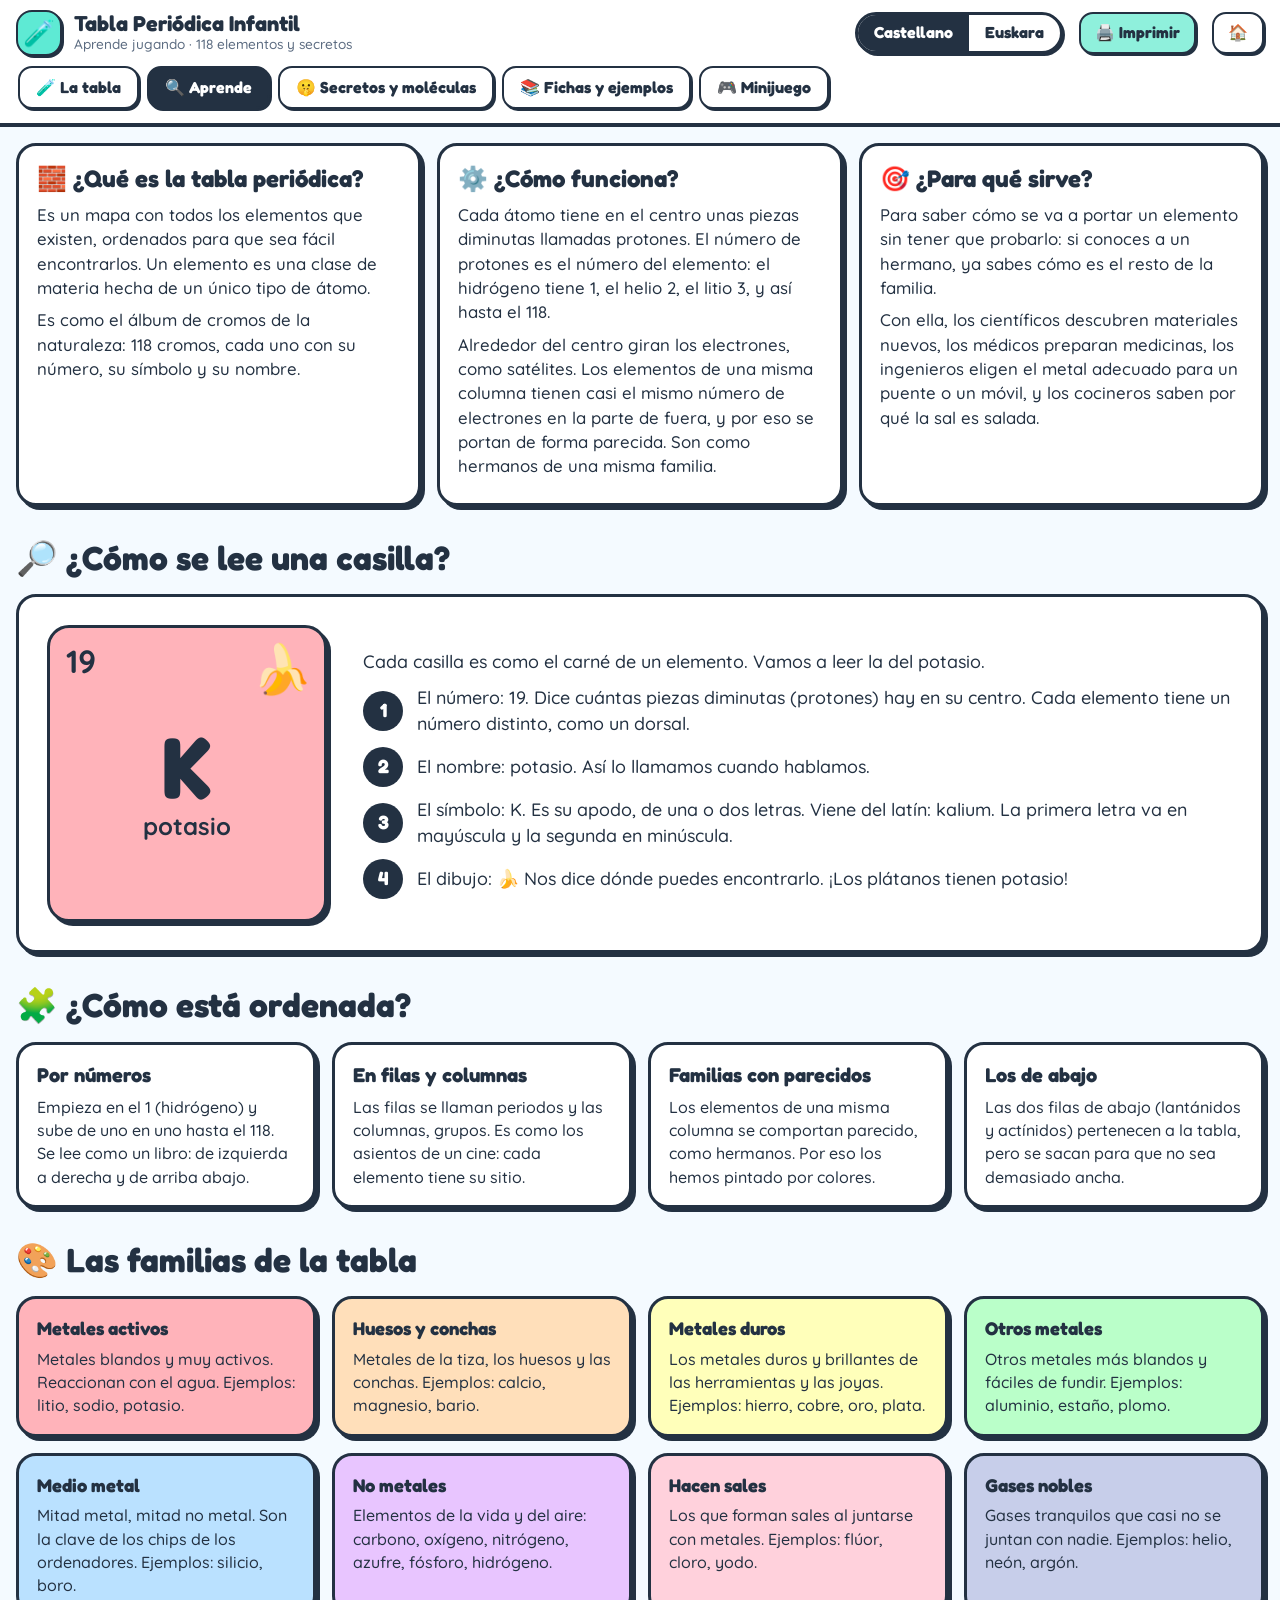
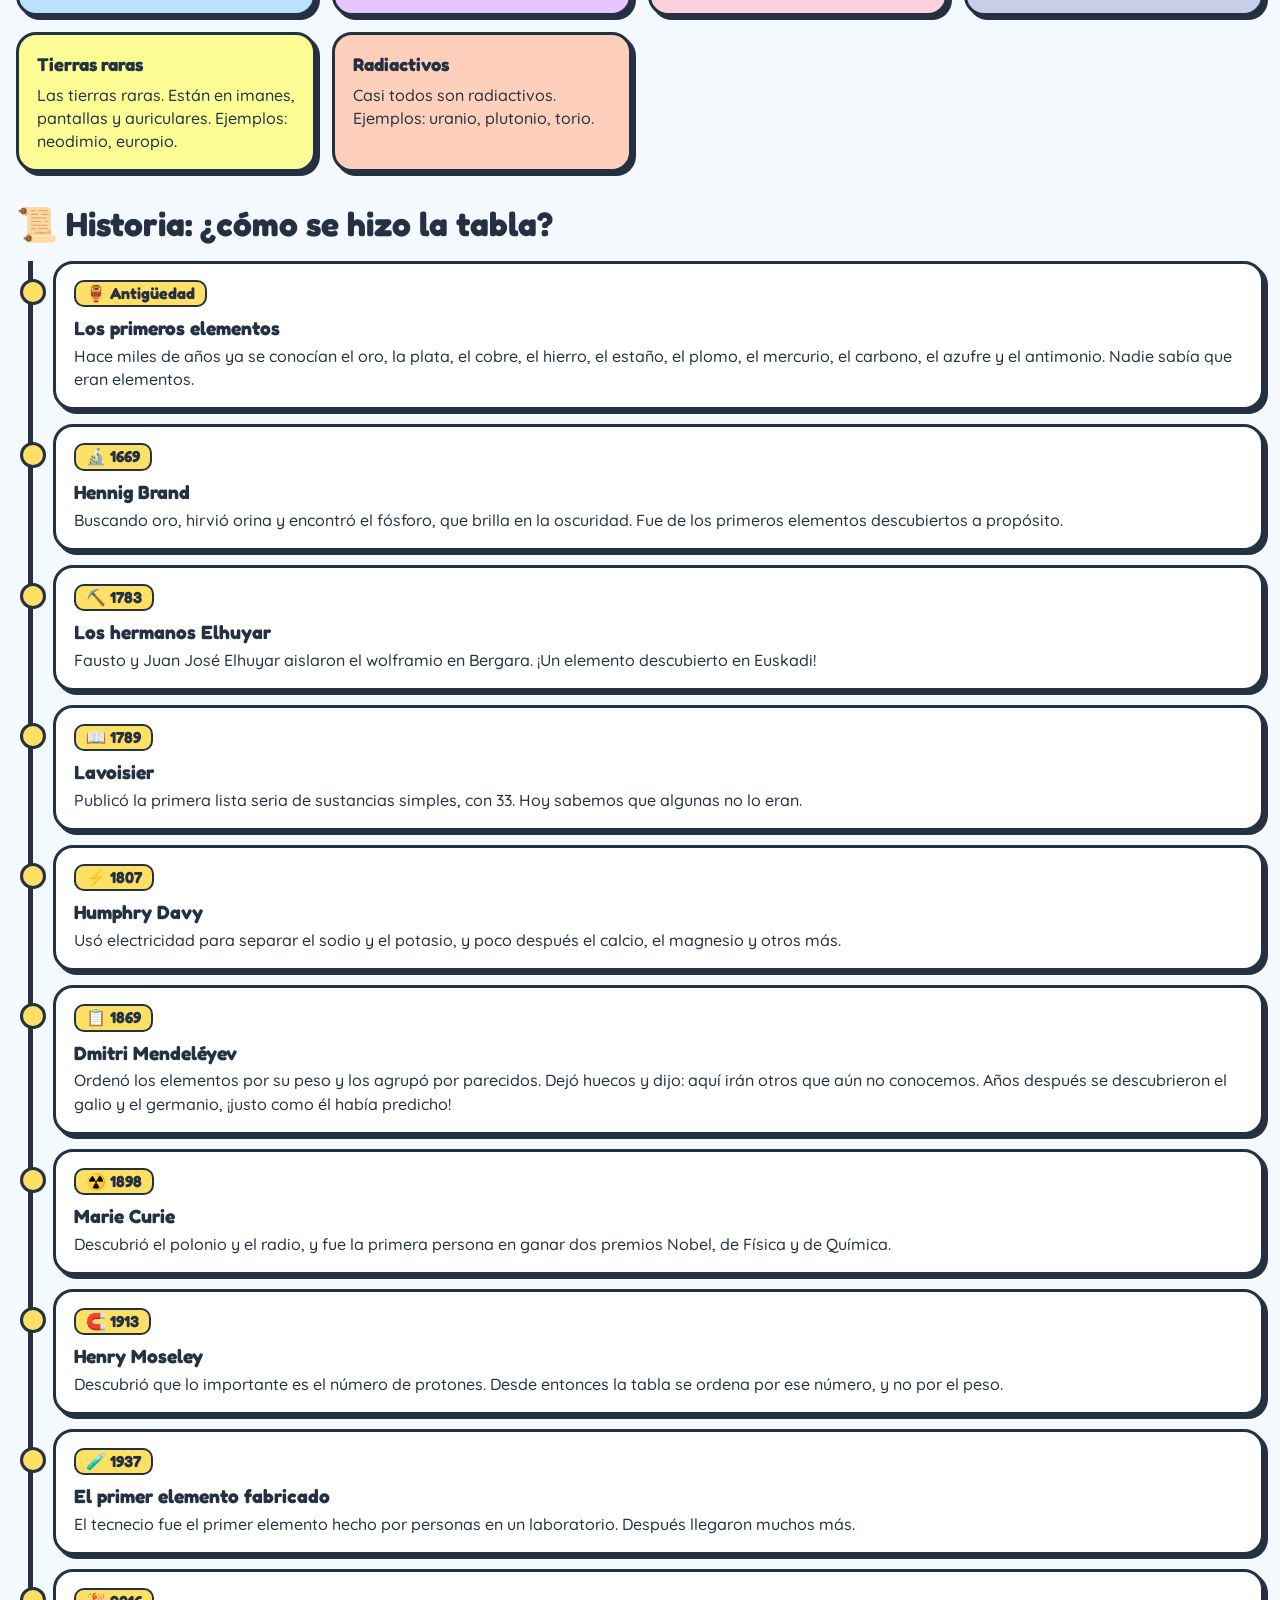
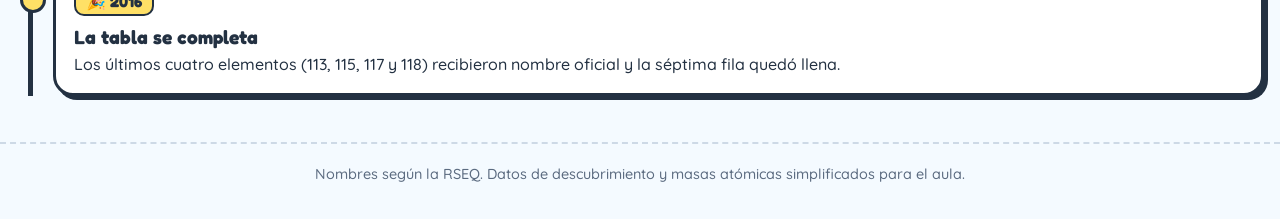
==== es/aprende.html @ 5d47e3de "feat: add bilingual kids periodic table site Co-Authored-By: Claude Sonnet 5.5 <noreply@anthropic.co" ====
<!doctype html>
<html lang="es">
<head>
<meta charset="utf-8">
<meta name="viewport" content="width=device-width, initial-scale=1, viewport-fit=cover">
<meta name="theme-color" content="#f4faff">
<title>Tabla periódica · Taula periodikoa</title>
<link rel="icon" href="../assets/icon.svg" type="image/svg+xml">
<link rel="manifest" href="../manifest.webmanifest">
<link rel="stylesheet" href="../assets/css/site.css">
</head>
<body data-lang="es" data-page="aprende">
<noscript>Necesita JavaScript / JavaScript behar du.</noscript>
<script src="../assets/js/data.js"></script>
<script src="../assets/js/content.js"></script>
<script src="../assets/js/ui.js"></script>
<script src="../assets/js/facts.js"></script>
<script src="../assets/js/rich.js"></script>
<script src="../assets/js/molecules.js"></script>
<script src="../assets/js/learn.js"></script>
<script src="../assets/js/site.js"></script>
</body>
</html>
---- assets/css/site.css ----
@font-face{font-family:"Fredoka";font-weight:400;font-display:swap;src:url(../fonts/fredoka-1.ttf) format("truetype")}
@font-face{font-family:"Fredoka";font-weight:600;font-display:swap;src:url(../fonts/fredoka-2.ttf) format("truetype")}
@font-face{font-family:"Fredoka";font-weight:700;font-display:swap;src:url(../fonts/fredoka-3.ttf) format("truetype")}
@font-face{font-family:"Quicksand";font-weight:500;font-display:swap;src:url(../fonts/quicksand-1.ttf) format("truetype")}
@font-face{font-family:"Quicksand";font-weight:700;font-display:swap;src:url(../fonts/quicksand-2.ttf) format("truetype")}

:root{
  --ink:#233142; --bg:#f4faff; --muted:#5b6b80; --teal:#0eb194; --sun:#ffe066;
  --alk:#ffb3ba; --alke:#ffdfba; --tra:#ffffba; --pos:#baffc9; --met:#bae1ff;
  --non:#e8c5ff; --hal:#ffd1dc; --nob:#c7ceea; --lan:#fdfd96; --act:#fed0bb;
}
*{box-sizing:border-box;-webkit-tap-highlight-color:transparent}
html{scroll-behavior:smooth}
body{margin:0;background:var(--bg);color:var(--ink);font-family:"Quicksand","Fredoka",system-ui,sans-serif;font-weight:500;line-height:1.45}
h1,h2,h3,.fun{font-family:"Fredoka","Quicksand",sans-serif;font-weight:700}
button{font:inherit;color:inherit}
a{color:inherit}
.hidden{display:none!important}

/* ---------- header ---------- */
.top{position:sticky;top:0;z-index:40;background:#fffffff2;backdrop-filter:blur(8px);border-bottom:4px solid var(--ink);padding:10px 16px 8px}
.top .row{max-width:1400px;margin:0 auto;display:flex;flex-wrap:wrap;align-items:center;gap:10px 16px}
.brand{display:flex;align-items:center;gap:12px;text-decoration:none;margin-right:auto}
.logo{width:46px;height:46px;border:2px solid var(--ink);border-radius:16px;background:#5eead4;display:grid;place-items:center;font-size:1.6rem;box-shadow:2px 2px 0 var(--ink)}
.brand h1{margin:0;font-size:1.35rem;line-height:1.05}
.brand small{display:block;color:var(--muted);font-weight:500;font-size:.85rem}
.seg{display:inline-flex;border:3px solid var(--ink);border-radius:999px;overflow:hidden;background:#fff;box-shadow:2px 2px 0 var(--ink)}
.seg a{padding:6px 16px;font-weight:700;text-decoration:none;font-family:"Fredoka",sans-serif}
.seg a.on{background:var(--ink);color:#fff}
.btn{display:inline-flex;align-items:center;gap:6px;border:2px solid var(--ink);border-radius:14px;background:#fff;padding:7px 14px;font-weight:700;cursor:pointer;text-decoration:none;box-shadow:2px 2px 0 var(--ink);transition:transform .1s,box-shadow .1s;font-family:"Fredoka",sans-serif}
.btn:active{transform:translate(2px,2px);box-shadow:0 0 0 var(--ink)}
.btn.y{background:#ffe066}.btn.t{background:#8ff0dc}.btn.p{background:#ffc2e4}.btn.d{background:var(--ink);color:#fff}
.tabs{max-width:1400px;margin:8px auto 0;display:flex;gap:8px;overflow-x:auto;padding:2px 2px 6px}
.tabs a{flex:none;border:2px solid var(--ink);border-radius:14px;padding:8px 16px;font-weight:700;text-decoration:none;background:#fff;box-shadow:2px 2px 0 var(--ink);white-space:nowrap;font-family:"Fredoka",sans-serif}
.tabs a[aria-current=page]{background:var(--ink);color:#fff}
main{max-width:1400px;margin:0 auto;padding:16px}
footer.foot{text-align:center;color:var(--muted);font-size:.9rem;padding:20px 16px 34px;border-top:2px dashed #cdd9e6;margin-top:30px}

/* ---------- cards ---------- */
.fun-card{background:#fff;border:3px solid var(--ink);border-radius:20px;box-shadow:4px 4px 0 var(--ink);padding:16px 18px}
h2.sec{font-size:clamp(1.5rem,3.2vw,2.1rem);margin:28px 0 12px;display:flex;align-items:center;gap:10px}
h2.sec:first-child{margin-top:6px}
p.lead{font-size:1.12rem;margin:0 0 10px}
.cards{display:grid;grid-template-columns:repeat(auto-fill,minmax(min(100%,290px),1fr));gap:16px}
.card h3{margin:0 0 6px;font-size:1.25rem;display:flex;gap:8px;align-items:center}
.card p{margin:0}
.card .em{font-size:2rem}
.yr{display:inline-block;background:var(--sun);border:2px solid var(--ink);border-radius:10px;padding:0 10px;font-weight:700;font-family:"Fredoka",sans-serif;margin-bottom:6px}
.cat-alk{--c:var(--alk)}.cat-alke{--c:var(--alke)}.cat-tra{--c:var(--tra)}.cat-pos{--c:var(--pos)}.cat-met{--c:var(--met)}
.cat-non{--c:var(--non)}.cat-hal{--c:var(--hal)}.cat-nob{--c:var(--nob)}.cat-lan{--c:var(--lan)}.cat-act{--c:var(--act)}

/* ---------- search + filters ---------- */
.searchbar{display:flex;gap:12px;align-items:center;flex-wrap:wrap}
.searchbar input{flex:1 1 280px;min-width:0;border:3px solid var(--ink);border-radius:16px;padding:12px 16px;font:inherit;font-weight:700;background:#fff;box-shadow:2px 2px 0 var(--ink)}
.searchbar input:focus{outline:3px solid var(--teal)}
.fams{display:grid;grid-template-columns:repeat(auto-fill,minmax(230px,1fr));gap:8px;margin-top:10px}
.chip{display:flex;align-items:center;gap:8px;border:2px solid var(--ink);border-radius:12px;background:var(--c,#fff);padding:6px 10px;font-weight:700;cursor:pointer;text-align:left;font-size:.92rem;line-height:1.15}
.chip i{flex:none;width:16px;height:16px;border-radius:50%;border:2px solid var(--ink);background:#fff}
.chip.on i{background:var(--ink)}
.chip.off{opacity:.4}

/* ---------- periodic table ---------- */
.tbl-wrap{overflow-x:auto;padding:6px 4px 14px}
.tbl{container-type:inline-size;min-width:900px}
.grid{--u:calc(100cqw/18);display:grid;grid-template-columns:repeat(18,1fr);gap:calc(var(--u)*.05);grid-template-rows:repeat(7,auto) calc(var(--u)*.3) repeat(2,auto)}
.cell{position:relative;aspect-ratio:1/1.06;min-width:0;display:flex;flex-direction:column;align-items:center;justify-content:center;background:var(--c);
  border:2px solid var(--ink);border-radius:calc(var(--u)*.14);box-shadow:2px 2px 0 var(--ink);cursor:pointer;padding:0;transition:transform .12s}
.cell:hover,.cell:focus-visible{transform:scale(1.18) translateY(-3px);z-index:20;box-shadow:0 8px 16px #0003,3px 3px 0 var(--ink);outline:0}
.cell.act{outline:4px solid var(--teal);outline-offset:2px;transform:scale(1.18);z-index:25}
.cell.dim{opacity:.2;filter:grayscale(50%)}
.cell .n{position:absolute;top:4%;left:9%;font-size:calc(var(--u)*.2);font-weight:700}
.cell .e{position:absolute;top:2%;right:6%;font-size:calc(var(--u)*.3);line-height:1.1}
.cell .s{font-family:"Fredoka",sans-serif;font-size:calc(var(--u)*.44);font-weight:700;line-height:1;margin-top:calc(var(--u)*.1)}
.cell .nm{font-size:calc(var(--u)*.155);font-weight:700;line-height:1;max-width:96%;overflow:hidden;white-space:nowrap;letter-spacing:-.02em}
.ph{aspect-ratio:1/1.06;display:flex;flex-direction:column;align-items:center;justify-content:center;text-align:center;background:var(--c);border:2px dashed var(--ink);
  border-radius:calc(var(--u)*.14);font-size:calc(var(--u)*.155);font-weight:700;line-height:1.1;overflow:hidden;min-width:0}
.keybox{grid-row:1/4;grid-column:3/8;display:flex;gap:calc(var(--u)*.2);align-items:center;background:#fff;border:3px solid var(--ink);border-radius:20px;box-shadow:4px 4px 0 var(--ink);padding:calc(var(--u)*.15)}
.keybox .mini{flex:none;width:calc(var(--u)*1.35);aspect-ratio:1/1.06;position:relative;background:var(--alk);border:2px solid var(--ink);border-radius:calc(var(--u)*.14);display:flex;flex-direction:column;align-items:center;justify-content:center;box-shadow:2px 2px 0 var(--ink)}
.keybox .mini .n{position:absolute;top:4%;left:8%;font-size:calc(var(--u)*.26);font-weight:700}
.keybox .mini .e{position:absolute;top:0;right:5%;font-size:calc(var(--u)*.4)}
.keybox .mini .s{font-family:"Fredoka",sans-serif;font-size:calc(var(--u)*.6);font-weight:700;line-height:1;margin-top:calc(var(--u)*.16)}
.keybox .mini .nm{font-size:calc(var(--u)*.21);font-weight:700}
.keybox h3{margin:0 0 calc(var(--u)*.05);font-size:calc(var(--u)*.27)}
.keybox ol{margin:0;padding:0;list-style:none;font-size:calc(var(--u)*.21);font-weight:700;line-height:1.3}
.keybox ol b{display:inline-grid;place-items:center;width:1.4em;height:1.4em;border-radius:50%;background:var(--ink);color:#fff;margin-right:.4em;font-size:.85em}
.hello{grid-row:1/4;grid-column:8/13;display:flex;align-items:center;justify-content:center;text-align:center;font-family:"Fredoka",sans-serif;font-weight:700;font-size:calc(var(--u)*.3);gap:calc(var(--u)*.2);padding:calc(var(--u)*.1)}
.hello span.big{font-size:calc(var(--u)*1.1)}

/* ---------- detail panel ---------- */
.detail{display:grid;grid-template-columns:auto 1fr;gap:22px;align-items:center;margin-top:16px;background:var(--c,#fff)}
.detail .badge{background:#fff;border:3px solid var(--ink);border-radius:18px;padding:8px 18px;text-align:center;box-shadow:3px 3px 0 var(--ink);min-width:120px}
.detail .badge .num{font-weight:700}
.detail .badge .sym{font-family:"Fredoka",sans-serif;font-size:3.6rem;line-height:1;font-weight:700}
.detail .badge .emo{font-size:2.4rem;line-height:1.1}
.detail h2{margin:0;font-size:2rem}
.detail .fam{display:inline-block;background:#fff;border:2px solid var(--ink);border-radius:999px;padding:1px 12px;font-weight:700;font-size:.85rem;margin-bottom:4px}
.detail .hint{font-size:1.25rem;margin:4px 0 10px}
.detail .acts{display:flex;gap:10px;flex-wrap:wrap}
@media (max-width:640px){.detail{grid-template-columns:1fr;text-align:center}.detail .acts{justify-content:center}}

/* ---------- learn page ---------- */
.two{display:grid;grid-template-columns:repeat(auto-fit,minmax(min(100%,320px),1fr));gap:16px}
.two .fun-card h2{margin:0 0 6px;font-size:1.5rem}
.two .fun-card p{margin:0 0 8px;font-size:1.05rem}
.steps{list-style:none;padding:0;margin:0;display:grid;gap:10px}
.steps li{display:flex;gap:14px;align-items:center;font-size:1.12rem}
.steps b{flex:none;width:40px;height:40px;border-radius:50%;background:var(--ink);color:#fff;display:grid;place-items:center;font-family:"Fredoka",sans-serif;font-size:1.2rem}
.readbox{display:grid;grid-template-columns:minmax(200px,300px) 1fr;gap:26px;align-items:center}
.ex{position:relative;background:var(--alk);border:3px solid var(--ink);border-radius:22px;aspect-ratio:1/1.06;max-width:280px;margin:12px auto;display:flex;flex-direction:column;align-items:center;justify-content:center;box-shadow:4px 4px 0 var(--ink)}
.ex .n{position:absolute;top:10px;left:16px;font-size:2rem;font-weight:700}
.ex .e{position:absolute;top:6px;right:12px;font-size:3rem}
.ex .s{font-family:"Fredoka",sans-serif;font-size:5.4rem;font-weight:700;line-height:1;margin-top:1.2rem}
.ex .nm{font-size:1.5rem;font-weight:700}
@media (max-width:700px){.readbox{grid-template-columns:1fr}}
.time{position:relative;display:grid;gap:14px;padding-left:20px;border-left:5px solid var(--ink);margin-left:12px}
.time .it{position:relative}
.time .it::before{content:"";position:absolute;left:-33px;top:18px;width:20px;height:20px;border-radius:50%;background:var(--sun);border:3px solid var(--ink)}
.time .it h3{margin:2px 0 2px;font-size:1.2rem}
.fam-card{background:var(--c)}
.fam-card h3{font-size:1.15rem}

/* ---------- molecules ---------- */
.mol{display:flex;gap:6px;align-items:center;margin:8px 0;flex-wrap:wrap}
.atom{position:relative;width:46px;height:46px;border-radius:50%;border:3px solid var(--ink);display:grid;place-items:center;font-weight:700;font-size:1.05rem;background:var(--cpk,#ddd);color:var(--tx,var(--ink));font-family:"Fredoka",sans-serif}
.atom b{position:absolute;right:-8px;bottom:-8px;background:var(--ink);color:#fff;border-radius:99px;font-size:.72rem;padding:0 6px}
.formula{font-size:1.5rem;font-weight:700;font-family:"Fredoka",sans-serif;margin-left:6px}
.molcard{background:var(--bgc)}
.molcard .top2{display:flex;justify-content:space-between;align-items:center}
.molcard .em{font-size:2.4rem}
.bars{display:grid;gap:10px}
.bar-row{display:grid;grid-template-columns:160px 1fr 56px;gap:10px;align-items:center;font-weight:700}
.bar-row .track{height:28px;background:#fff;border:3px solid var(--ink);border-radius:999px;overflow:hidden}
.bar-row .fill{height:100%;background:var(--c);border-right:3px solid var(--ink)}
@media (max-width:560px){.bar-row{grid-template-columns:110px 1fr 46px}}
.scene .it{display:flex;gap:10px;align-items:center;margin-top:10px;line-height:1.25}
.scene .it .em{font-size:2rem}

/* ---------- fichas ---------- */
.fichas{display:grid;grid-template-columns:repeat(auto-fill,minmax(min(100%,260px),1fr));gap:12px}
.ficha{display:flex;gap:12px;align-items:center;background:var(--c);border:3px solid var(--ink);border-radius:18px;box-shadow:3px 3px 0 var(--ink);padding:10px 14px;text-decoration:none;transition:transform .1s}
.ficha:hover{transform:translateY(-3px)}
.ficha .em{font-size:2.2rem}
.ficha .hd{font-family:"Fredoka",sans-serif;font-weight:700;font-size:1.1rem;line-height:1.1}
.ficha p{margin:2px 0 0;font-size:.85rem;line-height:1.25}

/* ---------- element page ---------- */
.hero{display:grid;grid-template-columns:auto 1fr;gap:26px;align-items:center;background:var(--c)}
.hero .emo{font-size:clamp(6rem,15vw,10rem);line-height:1}
.hero .sym{font-family:"Fredoka",sans-serif;font-size:clamp(4rem,9vw,6.5rem);line-height:.95;font-weight:700}
.hero h1{margin:0;font-size:clamp(2rem,6vw,3.4rem);line-height:1.05}
.hero .num{display:inline-block;background:#fff;border:3px solid var(--ink);border-radius:999px;padding:0 16px;font-weight:700;font-family:"Fredoka",sans-serif;font-size:1.2rem}
.hero .hint{font-size:1.35rem;margin:8px 0 12px}
@media (max-width:620px){.hero{grid-template-columns:1fr;text-align:center}}
.facts{display:grid;grid-template-columns:repeat(auto-fill,minmax(min(100%,200px),1fr));gap:12px}
.fact{background:#fff;border:3px solid var(--ink);border-radius:16px;box-shadow:3px 3px 0 var(--ink);padding:10px 14px}
.fact small{display:block;color:var(--muted);font-weight:700;font-size:.8rem;text-transform:uppercase;letter-spacing:.04em}
.fact b{font-family:"Fredoka",sans-serif;font-size:1.3rem;line-height:1.2}
.uses{display:grid;grid-template-columns:repeat(auto-fit,minmax(min(100%,230px),1fr));gap:14px}
.use{display:flex;gap:12px;align-items:center;background:#fff;border:3px solid var(--ink);border-radius:18px;box-shadow:3px 3px 0 var(--ink);padding:12px 14px;font-size:1.08rem}
.use .em{font-size:2.4rem}
.curio{background:#fff8d6;display:flex;gap:14px;align-items:center;font-size:1.2rem}
.curio .em{font-size:2.6rem}
.minipt{display:grid;grid-template-columns:repeat(18,1fr);gap:3px;max-width:640px}
.minipt a{aspect-ratio:1;background:var(--c);border:1.5px solid var(--ink);border-radius:4px;display:grid;place-items:center;font-size:.55rem;font-weight:700;text-decoration:none;min-width:0}
.minipt a.me{outline:3px solid var(--teal);transform:scale(1.5);z-index:2;background:var(--sun);border-width:2px}
.minipt i{display:block}
.nav2{display:flex;justify-content:space-between;gap:10px;flex-wrap:wrap;margin-top:22px}

/* ---------- quiz ---------- */
.quiz{text-align:center;max-width:820px;margin:0 auto}
.quiz .score{font-family:"Fredoka",sans-serif;font-size:1.3rem}
.quiz .bigem{font-size:clamp(4.5rem,14vw,8rem);line-height:1}
.quiz .q{font-family:"Fredoka",sans-serif;font-size:clamp(1.4rem,3.4vw,2rem);margin:6px 0}
.quiz .hintq{font-size:1.3rem;margin:4px auto 16px}
.opts{display:flex;gap:14px;flex-wrap:wrap;justify-content:center}
.opt{min-width:150px;min-height:96px;border:3px solid var(--ink);border-radius:20px;background:var(--c,#fff);cursor:pointer;font-size:1.15rem;font-weight:700;padding:8px 16px;box-shadow:4px 4px 0 var(--ink)}
.opt .sy{display:block;font-family:"Fredoka",sans-serif;font-size:2.4rem;line-height:1}
.opt:active{transform:translate(3px,3px);box-shadow:none}
.opt.ok{background:#7be08a}
.opt.no{animation:shake .35s;background:#ffb3b3}
@keyframes shake{25%{transform:translateX(-8px)}75%{transform:translateX(8px)}}
.feedback{min-height:3em;font-size:1.3rem;font-weight:700;margin-top:14px}
.confetti{position:fixed;inset:0;pointer-events:none;z-index:60;overflow:hidden}
.confetti span{position:absolute;top:-30px;font-size:2rem;animation:fall 1.6s ease-in forwards}
@keyframes fall{to{transform:translateY(110vh) rotate(540deg)}}

/* ---------- downloads ---------- */
.dl{display:grid;grid-template-columns:repeat(auto-fit,minmax(min(100%,300px),1fr));gap:16px}
.dl a{display:block;text-decoration:none}
.dl img{width:100%;height:auto;border:2px solid var(--ink);border-radius:12px;display:block}
.dl span{display:block;margin-top:8px;font-family:"Fredoka",sans-serif;font-weight:700}

/* ---------- landing ---------- */
.home{min-height:100vh;display:grid;place-items:center;padding:20px;text-align:center}
.home h1{font-size:clamp(2.2rem,6vw,4rem);margin:0;line-height:1.05}
.home p{font-size:1.3rem;margin:8px 0 22px}
.langs{display:grid;grid-template-columns:repeat(auto-fit,minmax(min(100%,300px),1fr));gap:20px;max-width:900px;margin:0 auto}
.lc h2{margin:0 0 10px;font-size:2rem}
.lc a{display:flex;align-items:center;gap:12px;min-height:60px;margin:10px 0;padding:0 16px;border:3px solid var(--ink);border-radius:16px;background:var(--c);text-decoration:none;font-weight:700;font-size:1.25rem;box-shadow:3px 3px 0 var(--ink);font-family:"Fredoka",sans-serif}
.lc a:active{transform:translate(3px,3px);box-shadow:none}

/* ---------- print ---------- */
@media print{
  .top,.searchbar,.fams,.acts,.foot,.nav2,.dl,.quiz{display:none!important}
  body{background:#fff;-webkit-print-color-adjust:exact;print-color-adjust:exact}
  .tbl-wrap{overflow:visible}.tbl{min-width:0}
  .fun-card,.ficha,.fact,.use{box-shadow:none;break-inside:avoid}
  .cell:hover{transform:none}
  @page{size:A4 landscape;margin:8mm}
}
.cell .nm.l{font-size:calc(var(--u)*.125)}
.detail h2::first-letter,.hero h1::first-letter,.ficha .hd::first-letter{text-transform:uppercase}
.dl{align-items:start}
.ex{width:100%}

/* full-width table page */
body[data-page=tabla] main{max-width:none;padding:12px 14px}
body[data-page=tabla] .top .row,body[data-page=tabla] .tabs{max-width:none}
body[data-page=tabla] .tbl{min-width:900px}

/* element modal */
.modal{position:fixed;inset:0;z-index:100;background:#233142b3;display:none;align-items:center;justify-content:center;padding:14px;overflow:auto}
.modal.open{display:flex}
.mbox{position:relative;width:min(1040px,100%);max-height:100%;overflow:auto;background:var(--c,#fff);border:4px solid var(--ink);border-radius:28px;box-shadow:8px 8px 0 var(--ink);
  padding:clamp(16px,3vw,32px);display:grid;grid-template-columns:minmax(200px,300px) 1fr;gap:clamp(14px,3vw,34px);align-items:center;animation:pop .18s ease-out}
@keyframes pop{from{transform:scale(.9);opacity:0}}
.mx{position:absolute;top:12px;right:14px;padding:4px 12px}
.mleft{text-align:center;background:#fff;border:3px solid var(--ink);border-radius:22px;box-shadow:4px 4px 0 var(--ink);padding:12px 10px}
.mnum{font-family:"Fredoka",sans-serif;font-weight:700;font-size:1.3rem}
.memo{font-size:clamp(5rem,12vw,8rem);line-height:1.05}
.msym{font-family:"Fredoka",sans-serif;font-weight:700;font-size:clamp(3.4rem,8vw,5.5rem);line-height:1}
.mright h2{margin:4px 0 2px;font-size:clamp(2rem,5vw,3.2rem);line-height:1.05}
.mright h2::first-letter{text-transform:uppercase}
.mfam{display:inline-block;background:#fff;border:2px solid var(--ink);border-radius:999px;padding:1px 12px;font-weight:700;font-size:.9rem;margin-right:40px}
.mhint{font-size:clamp(1.15rem,2.6vw,1.6rem);margin:6px 0 12px;line-height:1.3}
.mfacts{display:grid;grid-template-columns:repeat(auto-fit,minmax(130px,1fr));gap:8px;margin-bottom:12px}
.mfacts span{background:#fff;border:2px solid var(--ink);border-radius:12px;padding:6px 10px}
.mfacts small{display:block;color:var(--muted);font-weight:700;font-size:.7rem;text-transform:uppercase}
.mfacts b{font-family:"Fredoka",sans-serif;font-size:1.1rem}
.muses{display:grid;gap:6px;margin-bottom:10px}
.muses span{display:flex;gap:10px;align-items:center;background:#ffffffcc;border:2px solid var(--ink);border-radius:12px;padding:5px 10px;font-weight:700}
.muses i{font-style:normal;font-size:1.7rem}
.mcur{margin:0 0 12px;font-size:1.02rem}
.macts{display:flex;gap:8px;flex-wrap:wrap}
@media (max-width:700px){.mbox{grid-template-columns:1fr;text-align:center}.mleft{display:flex;gap:10px;align-items:center;justify-content:center;flex-wrap:wrap}.memo{font-size:4.5rem}.msym{font-size:3.4rem}.macts{justify-content:center}.mfam{margin-right:0}}
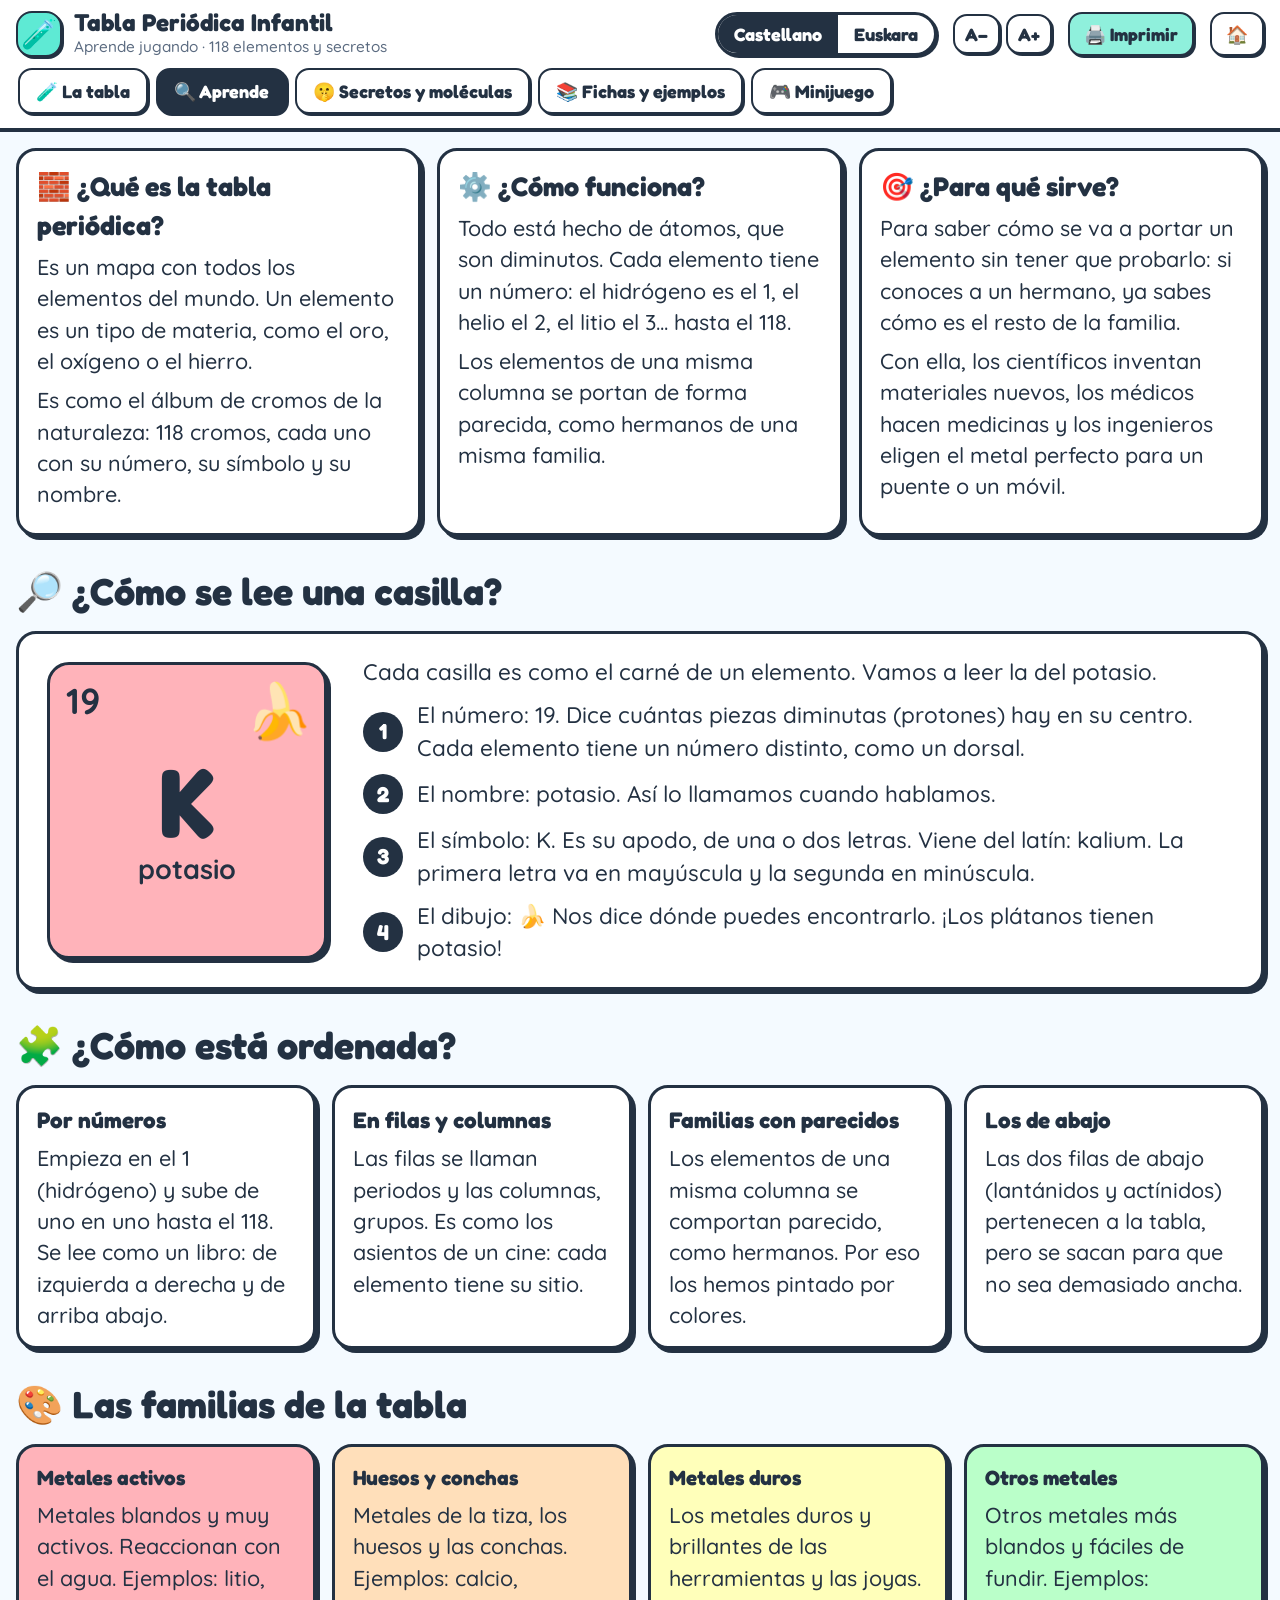
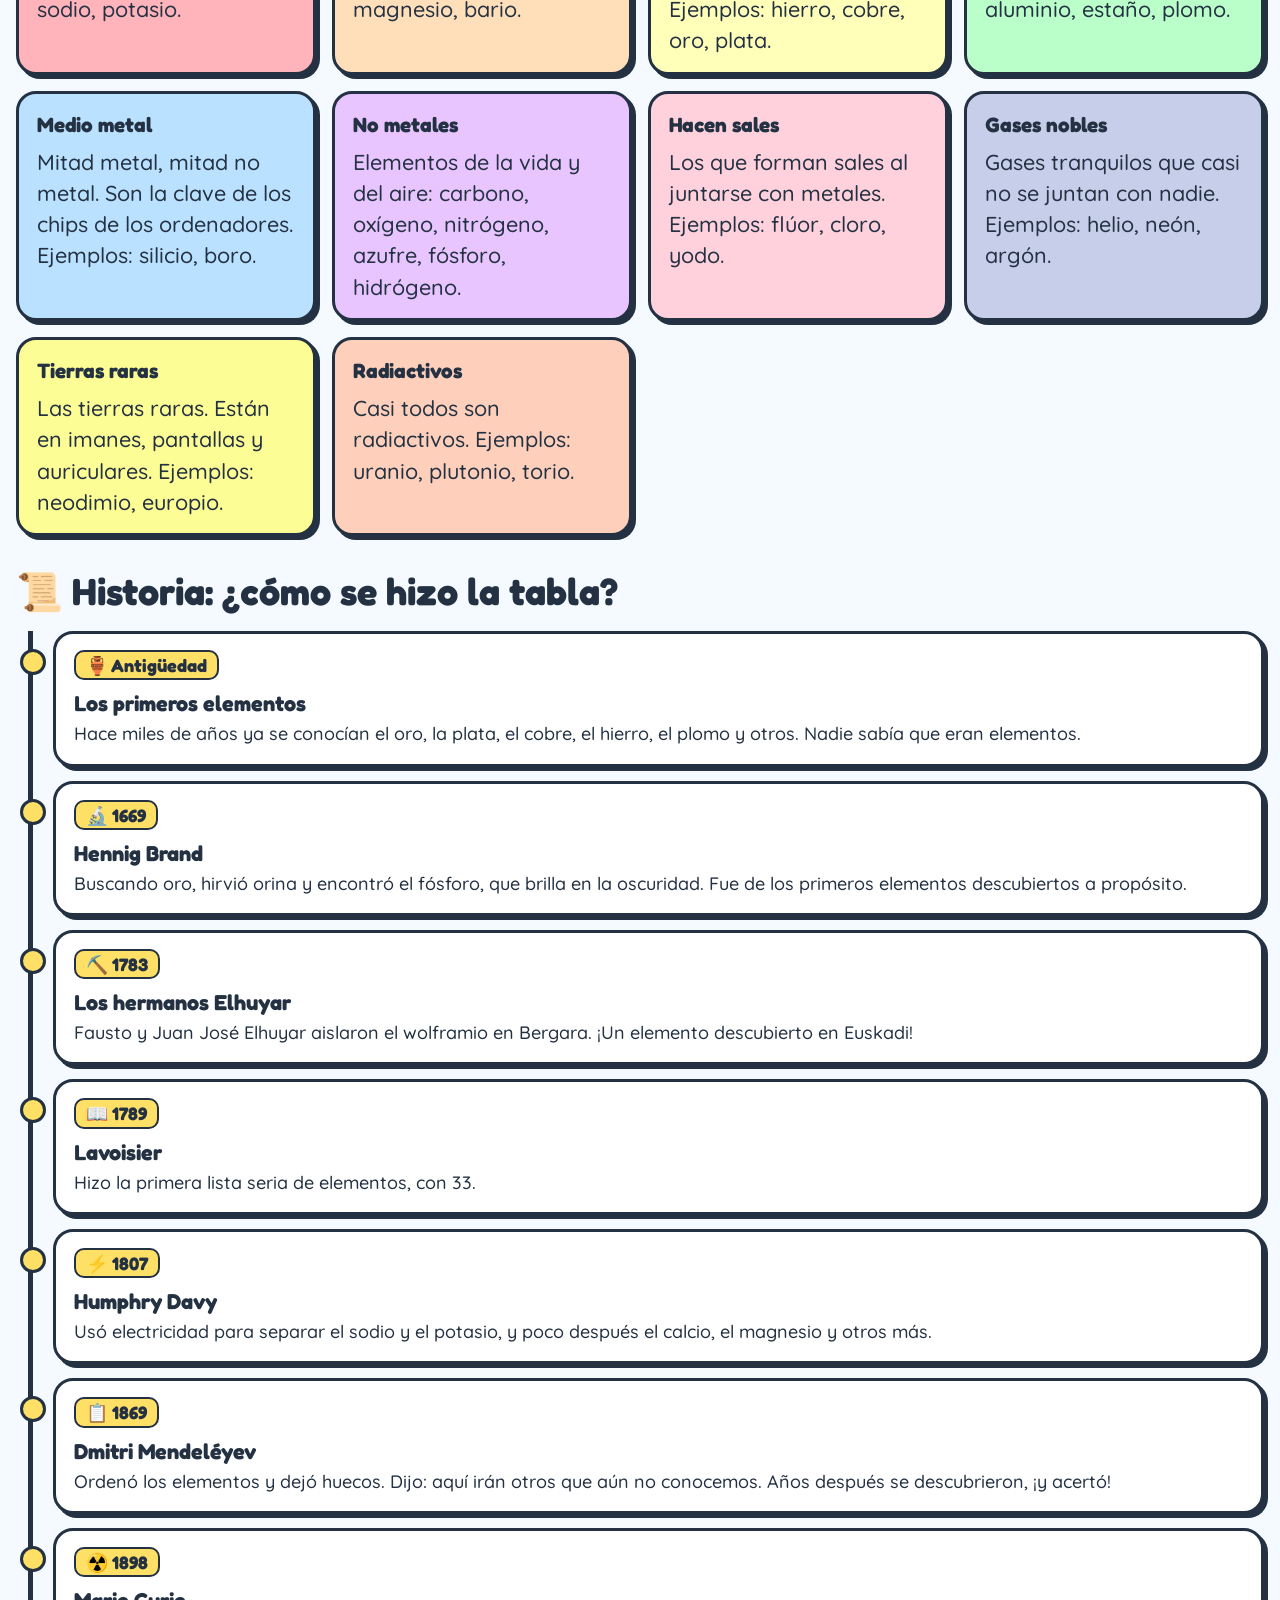
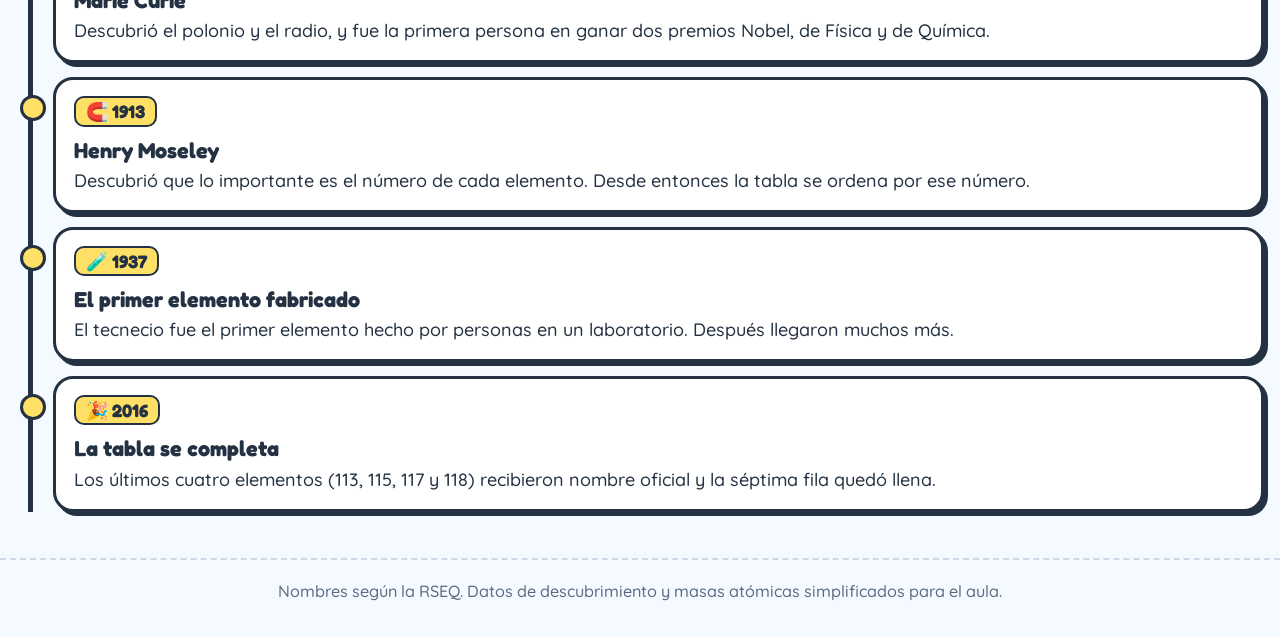
==== commit 4a5a1db3: "feat: sticky element nav, 550+ quiz questions, combos for all elements, mobile layout, bigger text C" ====
--- a/es/aprende.html
+++ b/es/aprende.html
@@ -17,6 +17,8 @@
 <script src="../assets/js/facts.js"></script>
 <script src="../assets/js/rich.js"></script>
 <script src="../assets/js/molecules.js"></script>
+<script src="../assets/js/comps.js"></script>
+<script src="../assets/js/quiz.js"></script>
 <script src="../assets/js/learn.js"></script>
 <script src="../assets/js/site.js"></script>
 </body>
--- a/assets/css/site.css
+++ b/assets/css/site.css
@@ -243,3 +243,58 @@
 .mcur{margin:0 0 12px;font-size:1.02rem}
 .macts{display:flex;gap:8px;flex-wrap:wrap}
 @media (max-width:700px){.mbox{grid-template-columns:1fr;text-align:center}.mleft{display:flex;gap:10px;align-items:center;justify-content:center;flex-wrap:wrap}.memo{font-size:4.5rem}.msym{font-size:3.4rem}.macts{justify-content:center}.mfam{margin-right:0}}
+
+/* ---- text size, sticky nav, quiz extras ---- */
+html{font-size:112.5%;-webkit-text-size-adjust:100%}
+.fsz{display:inline-flex;gap:6px}
+.fsz .btn{padding:5px 10px}
+.mixtag{font-family:"Quicksand",sans-serif;font-size:.7rem;background:#fff;border:2px solid var(--ink);border-radius:999px;padding:0 8px;vertical-align:middle}
+.stickynav{position:fixed;left:0;right:0;bottom:0;z-index:35;display:flex;gap:10px;padding:10px 12px calc(10px + env(safe-area-inset-bottom));background:#fff;border-top:4px solid var(--ink)}
+.stickynav .btn{flex:1;justify-content:center;font-size:1.1rem;padding:12px 8px;min-height:52px}
+body.has-sticky{padding-bottom:92px}
+body.has-sticky .foot{margin-bottom:0}
+.qstat{display:flex;gap:10px 22px;justify-content:center;flex-wrap:wrap;font-family:"Fredoka",sans-serif;font-size:1.1rem;margin-bottom:6px}
+.fbtns{display:flex;gap:10px;justify-content:center;flex-wrap:wrap;margin-top:10px}
+.quiz .q{font-size:clamp(1.5rem,3.6vw,2.2rem)}
+.quiz .hintq{font-size:1.5rem;font-weight:700}
+.opt{font-size:1.3rem}
+.macts{position:sticky;bottom:-4px;background:var(--c,#fff);padding:8px 0 2px}
+.swipehint{display:none;text-align:center;font-weight:700;margin:0 0 8px}
+p.lead{font-size:1.25rem}
+.card p,.two .fun-card p,.use,.fact b{font-size:1.2rem}
+.steps li{font-size:1.25rem}
+
+/* ---- mobile ---- */
+@media (max-width:640px){
+  html{font-size:106.25%}
+  .top{padding:8px 10px 6px}
+  .top .row{gap:8px}
+  .brand small,.hide-m{display:none!important}
+  .brand h1{font-size:1.05rem}
+  .logo{width:38px;height:38px;font-size:1.3rem;border-radius:12px}
+  .seg a{padding:5px 10px;font-size:.9rem}
+  .btn{padding:6px 10px}
+  .tabs a{padding:8px 12px;font-size:.95rem}
+  main,body[data-page=tabla] main{padding:10px}
+  .tbl{min-width:1000px}
+  .swipehint{display:block}
+  .fams{grid-template-columns:1fr 1fr}
+  .chip{font-size:.8rem;padding:5px 8px}
+  .facts{grid-template-columns:1fr 1fr}
+  .fact b{font-size:1.1rem}
+  .cards,.two,.uses,.dl{grid-template-columns:1fr}
+  .opts{flex-direction:column;align-items:stretch}
+  .opt{min-width:0;min-height:64px;width:100%}
+  .modal{padding:0;align-items:stretch}
+  .mbox{border-radius:0;max-height:none;min-height:100%;width:100%;border-width:0;box-shadow:none;padding:14px 14px 10px}
+  .mx{top:8px;right:8px}
+  .macts{position:sticky;bottom:0;background:var(--c,#fff);padding:10px 0;border-top:3px solid var(--ink);justify-content:center}
+  .macts .btn{flex:1 1 40%;justify-content:center}
+  .hero .emo{font-size:6rem}
+  .stickynav{padding:8px 8px calc(8px + env(safe-area-inset-bottom));gap:6px}
+  .stickynav .btn{font-size:.95rem;padding:10px 4px}
+  .time{margin-left:6px;padding-left:14px}
+  .time .it::before{left:-27px}
+  .readbox{gap:14px}
+  .bar-row{grid-template-columns:100px 1fr 44px}
+}
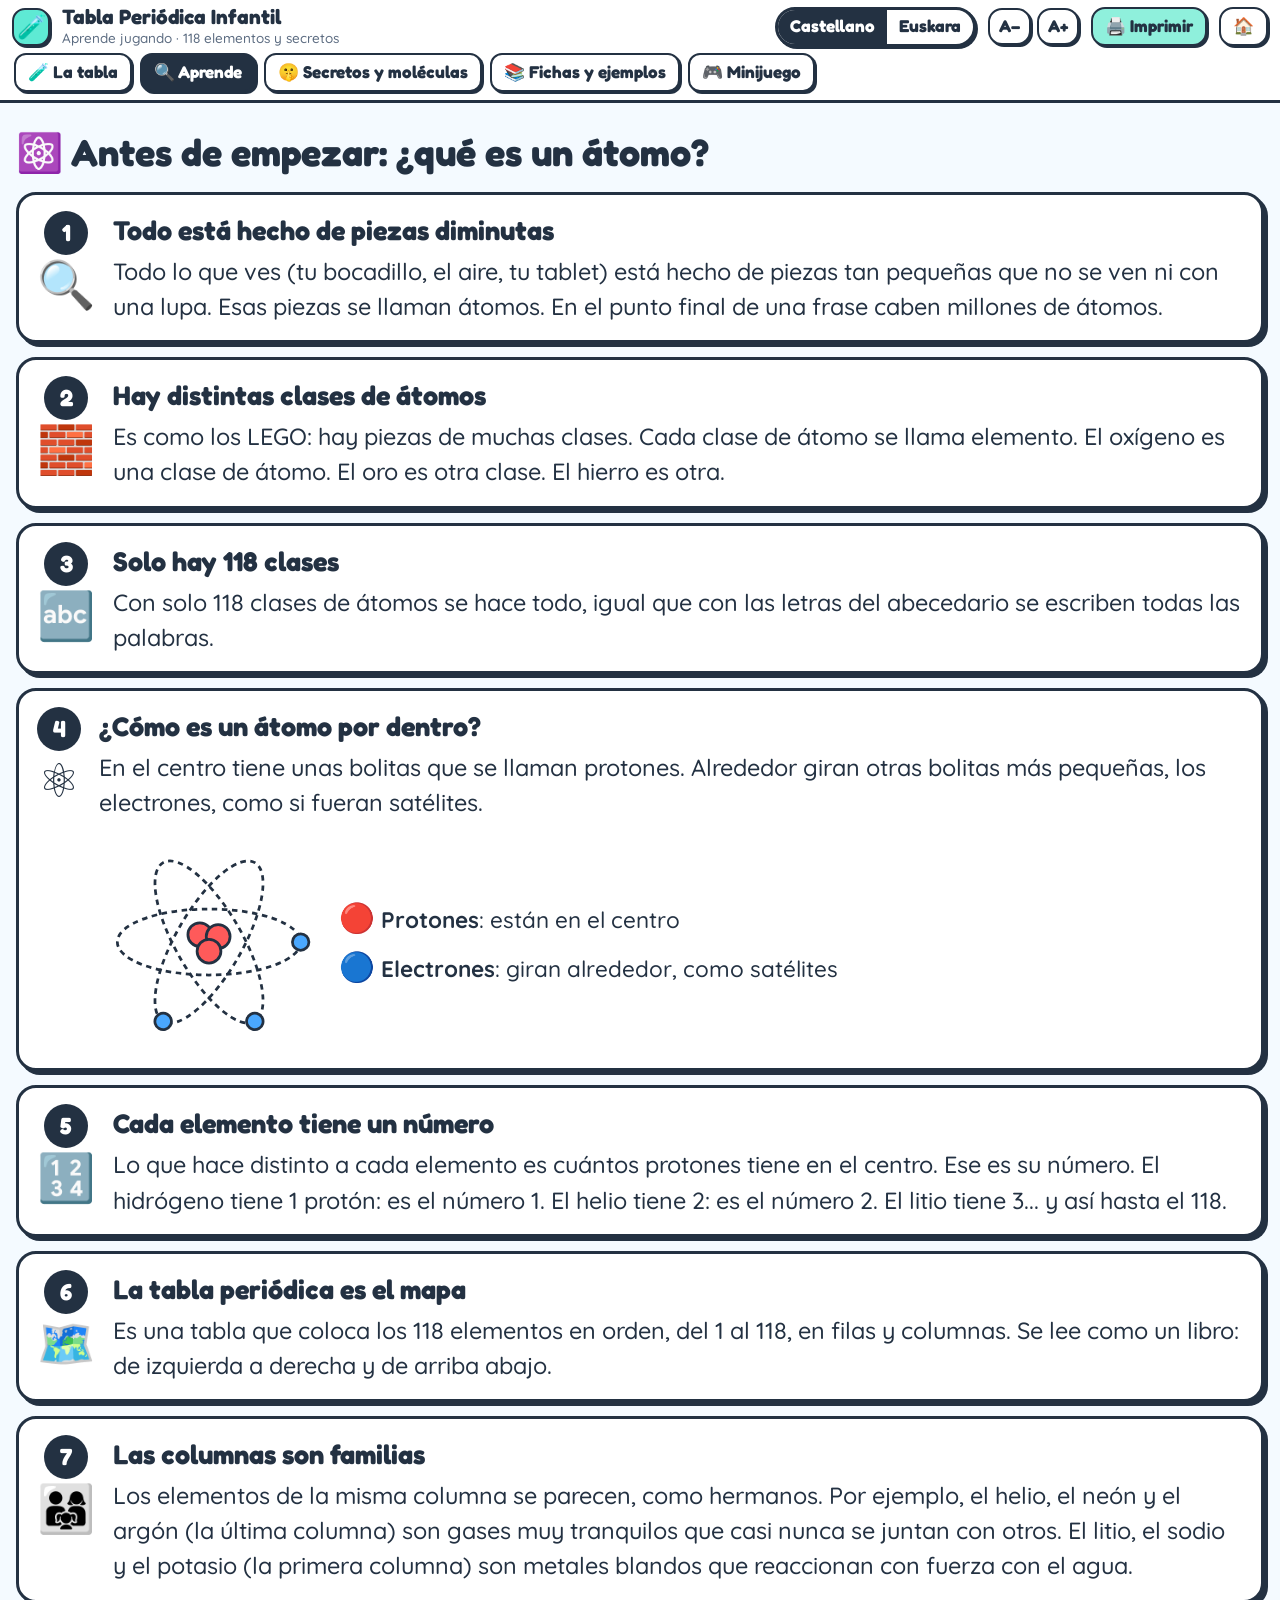
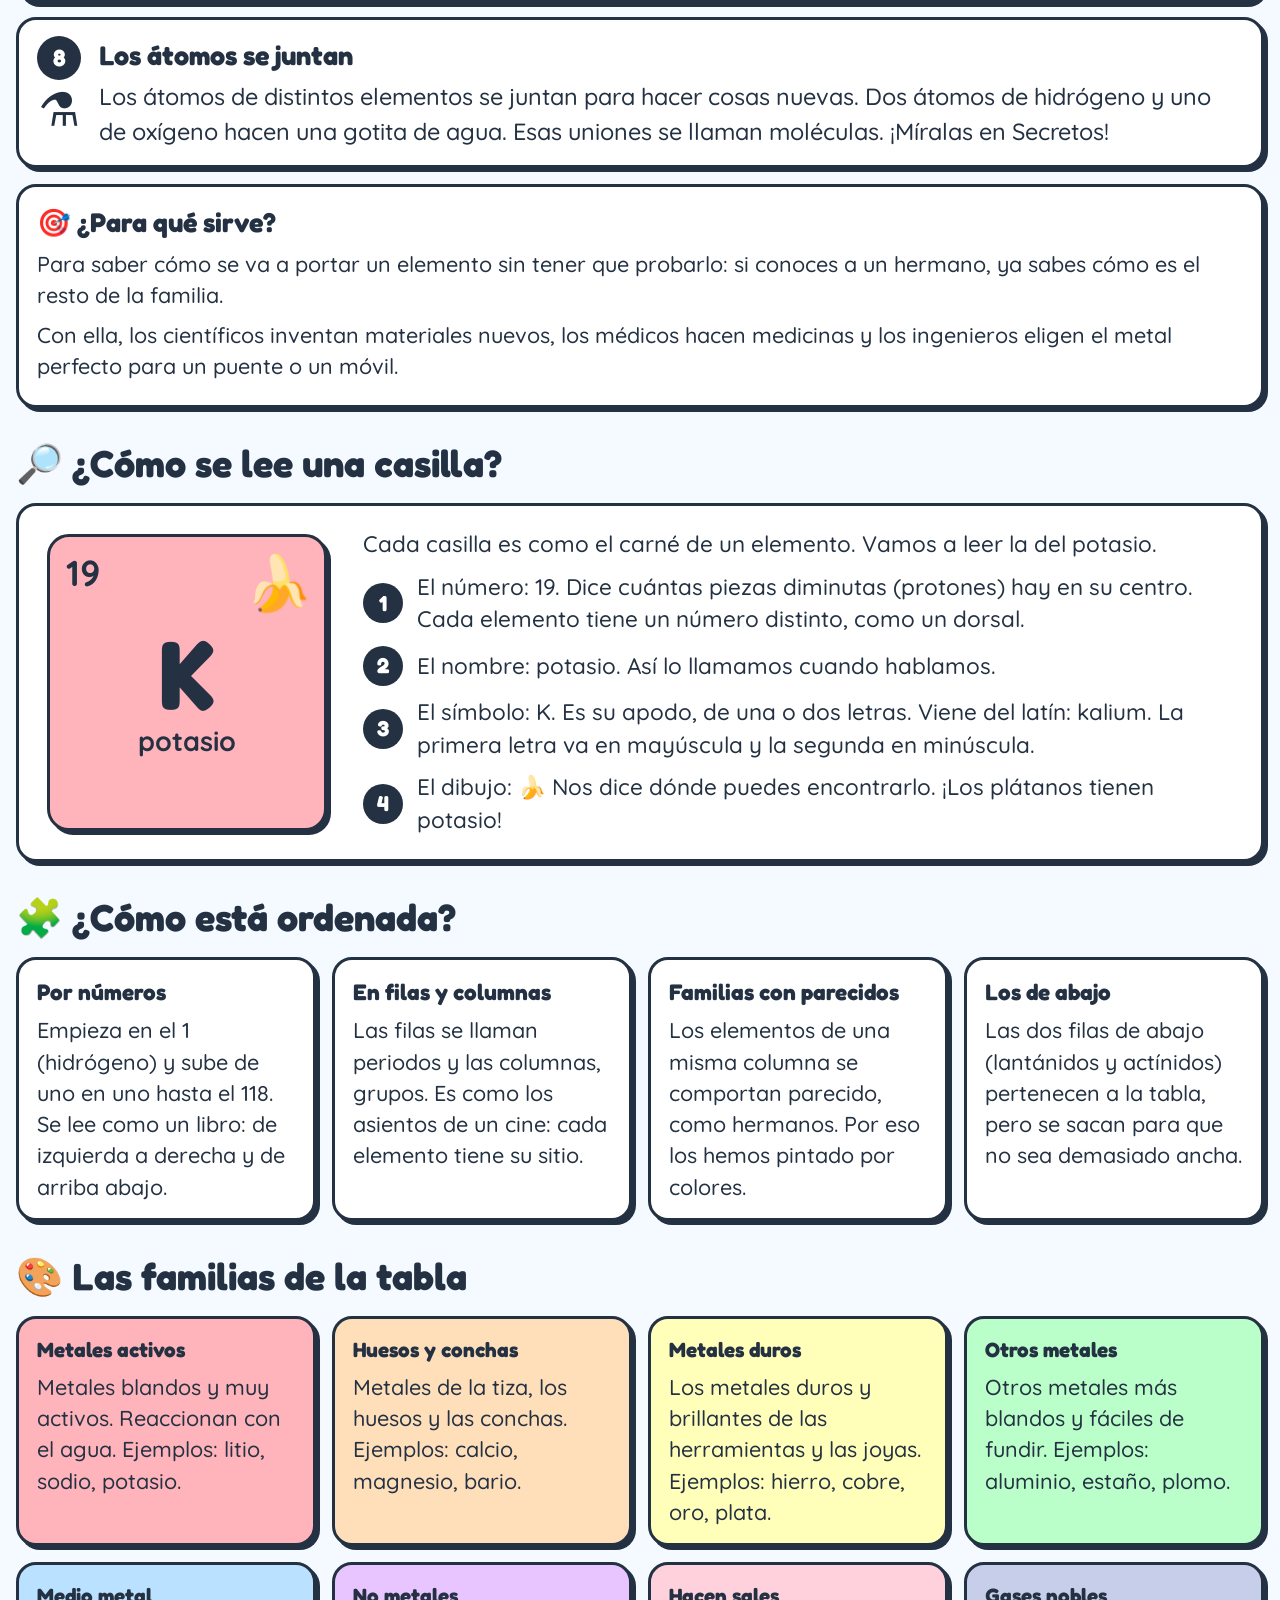
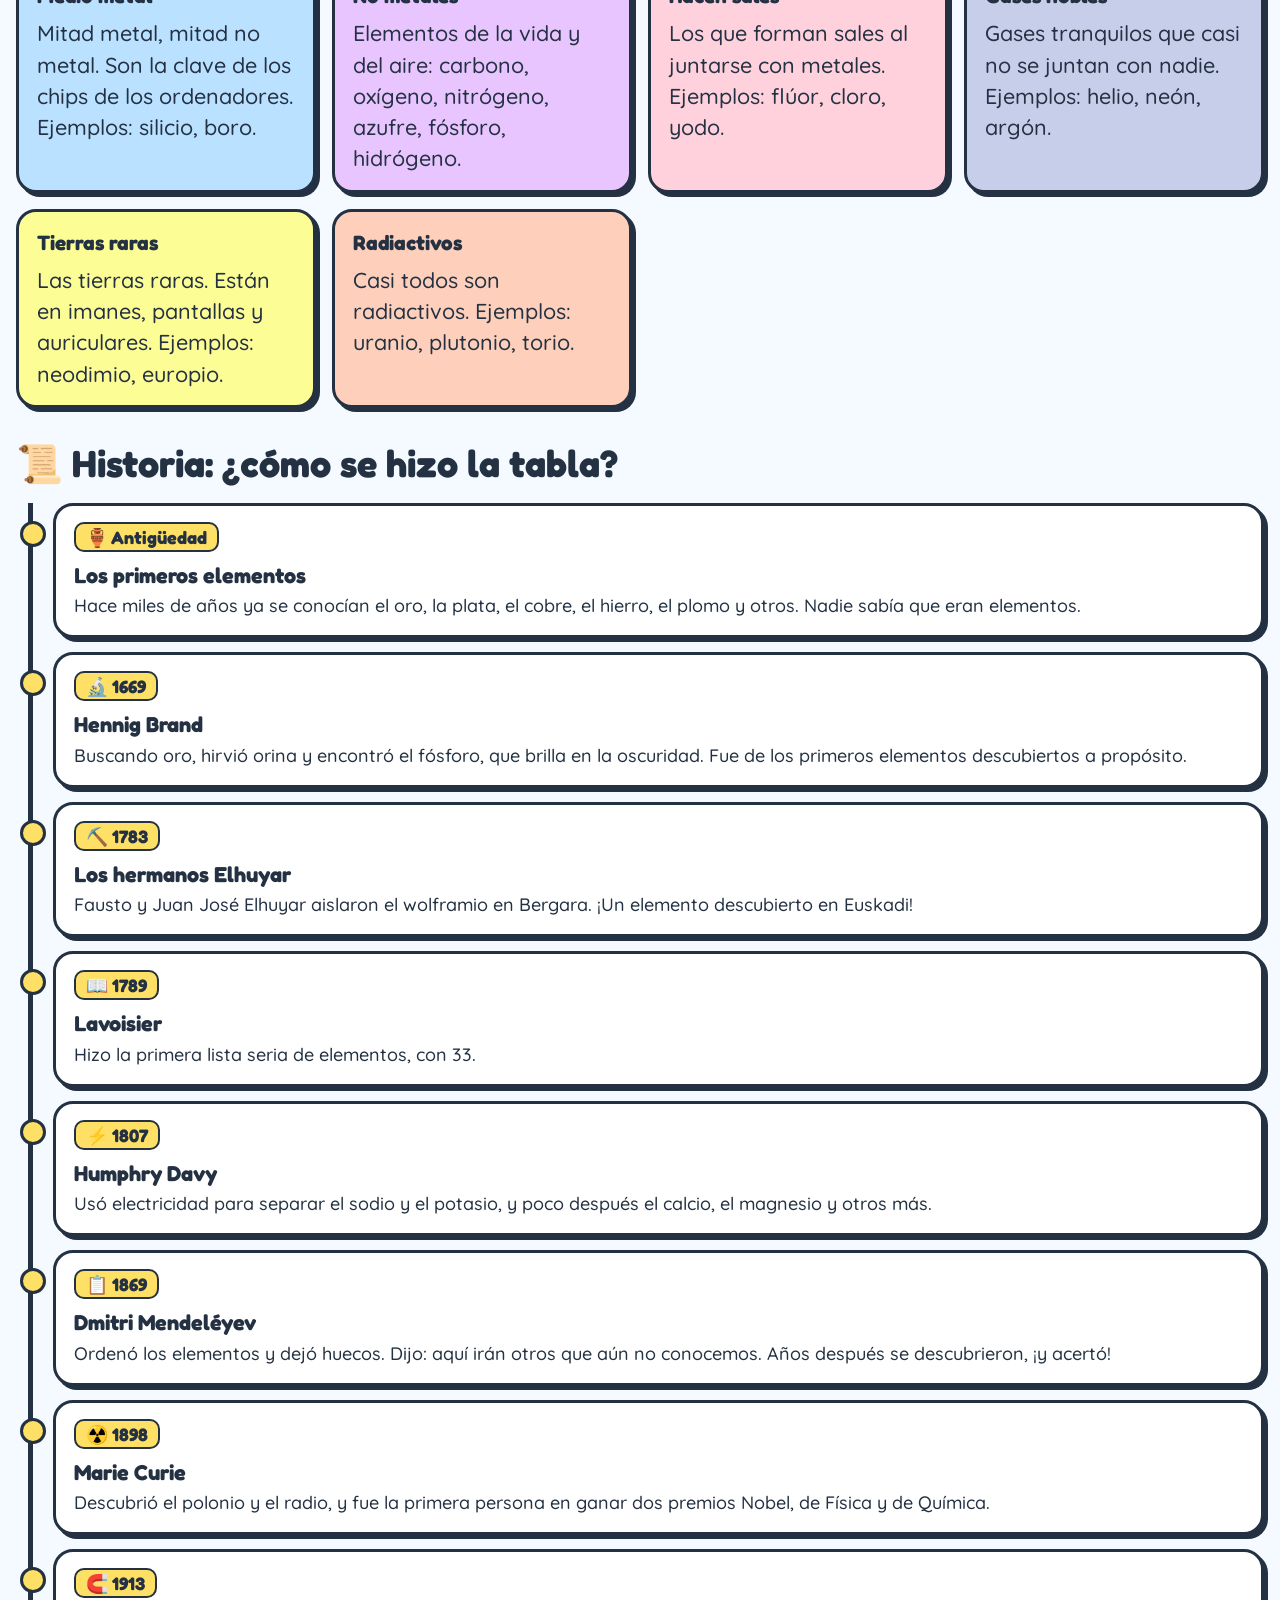
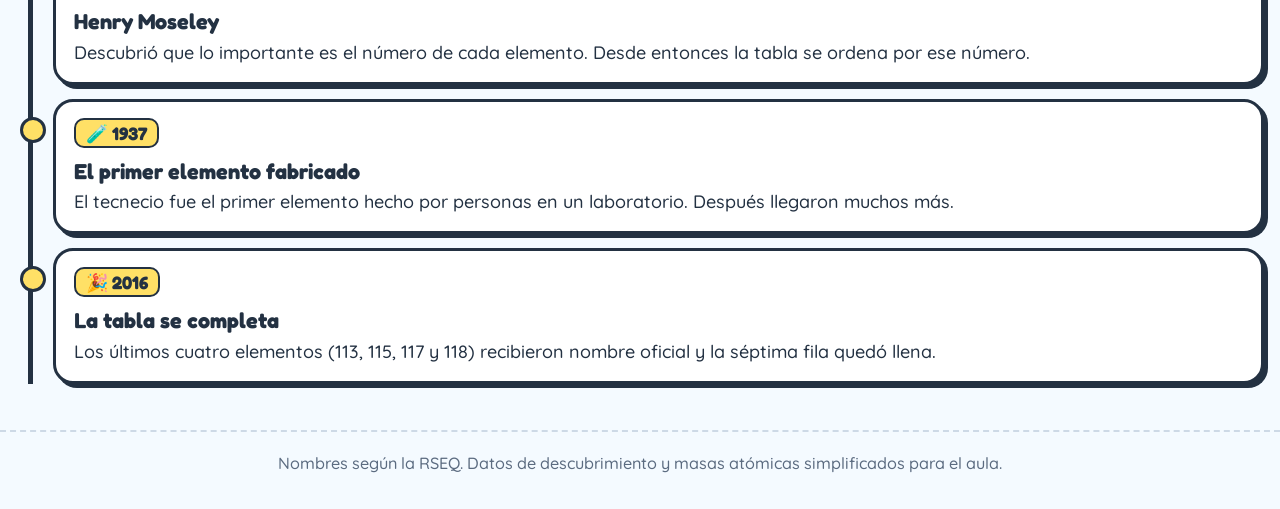
==== commit c27afa4e: "feat: offline support, older-tablet compatibility, accessibility, share previews Co-Authored-By: Cla" ====
--- a/es/aprende.html
+++ b/es/aprende.html
@@ -4,7 +4,24 @@
 <meta charset="utf-8">
 <meta name="viewport" content="width=device-width, initial-scale=1, viewport-fit=cover">
 <meta name="theme-color" content="#f4faff">
-<title>Tabla periódica · Taula periodikoa</title>
+<!-- meta:start -->
+<title>Aprende · Tabla Periódica Infantil</title>
+<meta name="description" content="Qué es un átomo, qué es un elemento y cómo se ordena la tabla periódica, explicado de forma sencilla para niños.">
+<link rel="canonical" href="https://endikafac.github.io/tabla-periodica/es/aprende.html">
+<link rel="alternate" hreflang="es" href="https://endikafac.github.io/tabla-periodica/es/aprende.html">
+<link rel="alternate" hreflang="eu" href="https://endikafac.github.io/tabla-periodica/eu/aprende.html">
+<link rel="alternate" hreflang="x-default" href="https://endikafac.github.io/tabla-periodica/">
+<meta property="og:type" content="website">
+<meta property="og:site_name" content="Tabla Periódica Infantil">
+<meta property="og:title" content="Aprende · Tabla Periódica Infantil">
+<meta property="og:description" content="Qué es un átomo, qué es un elemento y cómo se ordena la tabla periódica, explicado de forma sencilla para niños.">
+<meta property="og:url" content="https://endikafac.github.io/tabla-periodica/es/aprende.html">
+<meta property="og:locale" content="es_ES">
+<meta property="og:image" content="https://endikafac.github.io/tabla-periodica/descargas/tabla-periodica-infantil-es.png">
+<meta property="og:image:width" content="3000"><meta property="og:image:height" content="2000">
+<meta name="twitter:card" content="summary_large_image">
+<link rel="apple-touch-icon" href="../assets/icon-180.png">
+<!-- meta:end -->
 <link rel="icon" href="../assets/icon.svg" type="image/svg+xml">
 <link rel="manifest" href="../manifest.webmanifest">
 <link rel="stylesheet" href="../assets/css/site.css">
@@ -21,5 +38,6 @@
 <script src="../assets/js/quiz.js"></script>
 <script src="../assets/js/learn.js"></script>
 <script src="../assets/js/site.js"></script>
+<script>if("serviceWorker" in navigator&&(location.protocol==="https:"||location.hostname==="localhost"))addEventListener("load",()=>navigator.serviceWorker.register("../sw.js").catch(()=>{}));</script>
 </body>
 </html>
--- a/assets/css/site.css
+++ b/assets/css/site.css
@@ -62,7 +62,7 @@
 /* ---------- periodic table ---------- */
 .tbl-wrap{overflow-x:auto;padding:6px 4px 14px}
 .tbl{container-type:inline-size;min-width:900px}
-.grid{--u:calc(100cqw/18);display:grid;grid-template-columns:repeat(18,1fr);gap:calc(var(--u)*.05);grid-template-rows:repeat(7,auto) calc(var(--u)*.3) repeat(2,auto)}
+.grid{display:grid;grid-template-columns:repeat(18,1fr);gap:calc(var(--u)*.05);grid-template-rows:repeat(7,auto) calc(var(--u)*.3) repeat(2,auto)}
 .cell{position:relative;aspect-ratio:1/1.06;min-width:0;display:flex;flex-direction:column;align-items:center;justify-content:center;background:var(--c);
   border:2px solid var(--ink);border-radius:calc(var(--u)*.14);box-shadow:2px 2px 0 var(--ink);cursor:pointer;padding:0;transition:transform .12s}
 .cell:hover,.cell:focus-visible{transform:scale(1.18) translateY(-3px);z-index:20;box-shadow:0 8px 16px #0003,3px 3px 0 var(--ink);outline:0}
@@ -298,3 +298,127 @@
   .readbox{gap:14px}
   .bar-row{grid-template-columns:100px 1fr 44px}
 }
+
+/* quiz length picker + progress */
+.lens .len{min-width:130px;min-height:120px;background:#ffe066;font-size:1.1rem}
+.lens .len .sy{font-size:3rem}
+.lens .len small{display:block;font-size:1rem;font-weight:700}
+.progress{height:14px;border:3px solid var(--ink);border-radius:999px;background:#fff;overflow:hidden;margin:0 auto 10px;max-width:520px}
+.progress div{height:100%;background:var(--teal);transition:width .3s}
+
+/* story (atoms) */
+.story{display:grid;gap:14px}
+.step{display:grid;grid-template-columns:auto 1fr;gap:18px;align-items:start}
+.stepn{display:flex;flex-direction:column;align-items:center;gap:6px}
+.stepn b{width:44px;height:44px;border-radius:50%;background:var(--ink);color:#fff;display:grid;place-items:center;font-family:"Fredoka",sans-serif;font-size:1.3rem}
+.stepn span{font-size:2.6rem;line-height:1}
+.step h3{margin:0 0 4px;font-size:1.5rem}
+.step p{margin:0;font-size:1.3rem;line-height:1.5}
+.atomfig{display:flex;gap:20px;align-items:center;flex-wrap:wrap;margin-top:12px}
+.atomfig svg{width:220px;height:220px;flex:none}
+.atomfig ul{list-style:none;margin:0;padding:0;display:grid;gap:8px;font-size:1.25rem}
+.atomfig li span{font-size:1.6rem;margin-right:6px}
+@media (max-width:640px){.step{grid-template-columns:1fr}.stepn{flex-direction:row}.step h3{font-size:1.3rem}.step p{font-size:1.15rem}}
+
+/* quiz modes + explanation */
+.modes .mode{min-width:210px;max-width:260px;min-height:150px;background:#fff;font-size:1.2rem}
+.modes .mode:nth-child(1){background:#baffc9}.modes .mode:nth-child(2){background:#bae1ff}.modes .mode:nth-child(3){background:#ffe066}
+.modes .mode .sy{font-size:2.6rem}
+.modes .mode small{display:block;font-size:.95rem;font-weight:500;margin-top:4px}
+.expl{margin:14px auto 0;max-width:720px;text-align:left;background:#fff8d6;border:3px solid var(--ink);border-radius:18px;padding:12px 16px;font-size:1.15rem;line-height:1.45;font-weight:500}
+
+/* ---- compact menus (top + bottom) ---- */
+.top{padding:6px 12px 4px;border-bottom-width:3px}
+.top .row{gap:6px 12px}
+.logo{width:38px;height:38px;font-size:1.3rem;border-radius:13px}
+.brand h1{font-size:1.15rem}
+.brand small{font-size:.75rem}
+.seg a{padding:4px 12px;font-size:.95rem}
+.btn{padding:5px 12px;font-size:.95rem}
+.fsz .btn{padding:4px 9px}
+.tabs{margin-top:4px;padding:2px 2px 4px;scrollbar-width:none}
+.tabs::-webkit-scrollbar{display:none}
+.tabs a{padding:5px 12px;font-size:.95rem;border-radius:12px}
+.stickynav{padding:6px 10px calc(6px + env(safe-area-inset-bottom));gap:8px;border-top-width:3px}
+.stickynav .btn{min-height:42px;padding:6px 8px;font-size:1rem}
+body.has-sticky{padding-bottom:64px}
+.macts .btn{padding:6px 12px}
+@media (max-width:640px){
+  .top{padding:5px 8px 3px}
+  .top .row{flex-wrap:nowrap;gap:6px}
+  .brand{margin-right:0;flex:none}
+  .brand h1,.brand small{display:none}
+  .row .seg{margin-left:auto}
+  .logo{width:34px;height:34px;font-size:1.1rem}
+  .seg a{padding:3px 9px;font-size:.85rem}
+  .fsz .btn{padding:3px 7px;font-size:.85rem}
+  .btn{padding:4px 9px}
+  .tabs a{padding:4px 10px;font-size:.88rem}
+  .stickynav{padding:5px 6px calc(5px + env(safe-area-inset-bottom));gap:5px}
+  .stickynav .btn{min-height:38px;font-size:.9rem;padding:4px 2px}
+  body.has-sticky{padding-bottom:54px}
+  .fams{display:flex;overflow-x:auto;gap:6px;padding-bottom:4px;scrollbar-width:none}
+  .fams::-webkit-scrollbar{display:none}
+  .fams .chip{flex:none;white-space:nowrap}
+  h2.sec{font-size:1.35rem;margin:18px 0 8px}
+  p.lead{font-size:1.05rem}
+  .macts .btn{padding:5px 8px;font-size:.9rem}
+}
+@media (max-height:520px){.top{position:static}}
+@media (max-width:640px){
+  .searchbar{flex-wrap:nowrap;gap:8px}
+  .searchbar input{padding:8px 12px;font-size:.95rem;border-radius:12px;flex:1 1 auto}
+  .searchbar .btn.d{flex:none;font-size:.85rem;padding:7px 10px}
+  #search.fun-card{padding:10px}
+  body[data-page=tabla] p.lead{display:none}
+  body[data-page=tabla] h2.sec{margin:12px 0 6px}
+  .swipehint{font-size:.9rem;margin:0 0 6px}
+}
+
+/* tablets (portrait): fit the table to the screen, lighter header, one-line family chips */
+@media (min-width:641px) and (max-width:1000px){
+  .tbl,body[data-page=tabla] .tbl{min-width:0}
+  .swipehint{display:none}
+}
+.tbl.narrow .cell .nm{display:none}
+.tbl.narrow .cell .s{margin-top:calc(var(--u)*.2)}
+@media (max-width:900px){
+  .brand small,.hide-m{display:none!important}
+  .fams{display:flex;overflow-x:auto;gap:6px;padding-bottom:4px;scrollbar-width:none}
+  .fams::-webkit-scrollbar{display:none}
+  .fams .chip{flex:none;white-space:nowrap}
+  body[data-page=tabla] p.lead{display:none}
+}
+
+/* ---- modal: scrollable body + slim single-row footer ---- */
+.mbox{display:flex;flex-direction:column;padding:0;gap:0;align-items:stretch;overflow:hidden}
+.mbody{flex:1;min-height:0;overflow:auto;padding:clamp(14px,3vw,28px);display:grid;grid-template-columns:minmax(180px,280px) 1fr;gap:clamp(14px,3vw,30px);align-items:center}
+.mfoot{flex:none;display:flex;gap:8px;padding:8px 12px calc(8px + env(safe-area-inset-bottom));border-top:3px solid var(--ink);background:#fff}
+.mfoot .btn{min-height:40px;padding:4px 12px;font-size:.95rem;justify-content:center;white-space:nowrap}
+.mfoot .mmain{flex:1}
+.mfoot .mnav{flex:none;min-width:64px}
+.mx{top:10px;right:12px;z-index:2}
+@media (max-width:700px){
+  .mbox{height:100%}
+  .mbody{grid-template-columns:1fr;text-align:center;padding:12px 14px}
+  .mfoot{gap:6px;padding:6px 8px calc(6px + env(safe-area-inset-bottom))}
+  .mfoot .btn{min-height:38px;padding:3px 8px;font-size:.88rem}
+  .mfoot .mnav{min-width:52px}
+}
+
+/* ---- accessibility ---- */
+.brand .bt{display:block;font-family:"Fredoka",sans-serif;font-weight:700;font-size:1.15rem;line-height:1.05}
+@media (max-width:640px){.brand .bt{display:none}}
+:focus-visible{outline:4px solid var(--teal);outline-offset:2px}
+.cell:focus-visible{outline-offset:1px}
+.seg{overflow:visible}
+.seg a:first-child{border-radius:999px 0 0 999px}.seg a:last-child{border-radius:0 999px 999px 0}
+.seg a,.fsz .btn,.top .btn,.brand{position:relative}
+.seg a,.top .btn{min-height:34px;display:inline-flex;align-items:center}
+.seg a::after,.fsz .btn::after,.top .btn::after,.brand::after{content:"";position:absolute;inset:-5px}
+.tabs a{min-height:38px;display:inline-flex;align-items:center}
+@media (prefers-reduced-motion:reduce){
+  *,*::before,*::after{animation:none!important;transition:none!important;scroll-behavior:auto!important}
+  .confetti{display:none}
+}
+.say{padding:3px 10px;font-size:.95rem;margin-top:8px}
